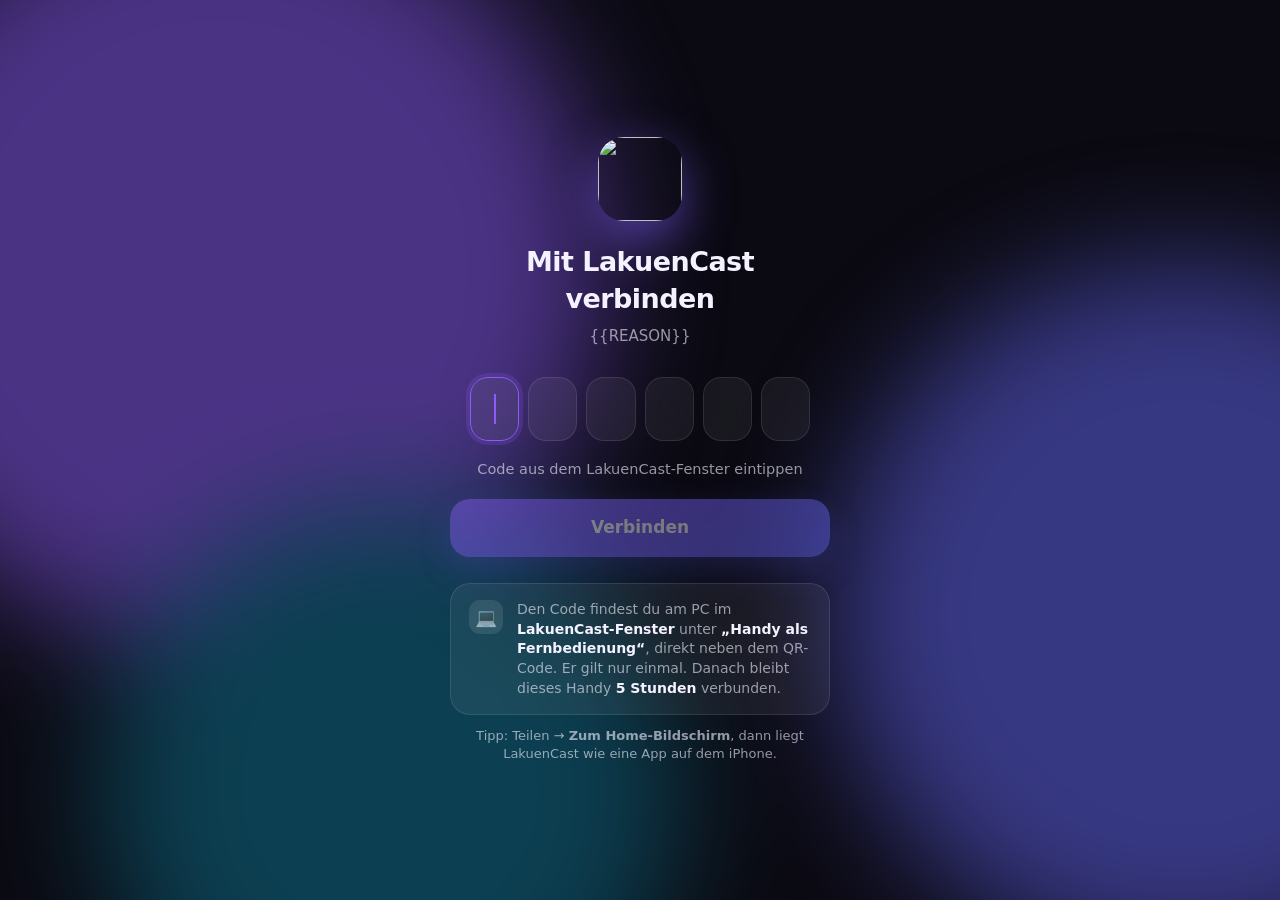
==== lakuencast/web/connect.html @ 08695e78 "v0.3.4: Verbinden per 6-stelligem Code (Home-Bildschirm-App), Verbinden-Bildschirm Co-Authored-By: C" ====
<!doctype html>
<html lang="de">
<head>
  <meta charset="utf-8">
  <meta name="viewport" content="width=device-width, initial-scale=1, viewport-fit=cover, user-scalable=no">
  <meta name="theme-color" content="#0b0a12">
  <meta name="apple-mobile-web-app-capable" content="yes">
  <meta name="apple-mobile-web-app-status-bar-style" content="black-translucent">
  <meta name="apple-mobile-web-app-title" content="LakuenCast">
  <link rel="apple-touch-icon" href="/icon.png">
  <title>LakuenCast verbinden</title>
  <style>
    :root { color-scheme: dark; --bg: #0b0a12; --glass: rgba(255,255,255,.06); --glass2: rgba(255,255,255,.10);
            --stroke: rgba(255,255,255,.10); --text: #f4f2ff; --muted: rgba(244,242,255,.6);
            --a1: #8b5cf6; --a2: #6366f1; --a3: #22d3ee; --danger: #fb7185; --ease: cubic-bezier(.2,.8,.2,1); }
    * { box-sizing: border-box; -webkit-tap-highlight-color: transparent; }
    html, body { height: 100%; }
    body { margin: 0; background: var(--bg); color: var(--text); overflow: hidden;
           font: 16px/1.4 -apple-system, "SF Pro Display", "Inter", system-ui, sans-serif; -webkit-font-smoothing: antialiased;
           display: flex; flex-direction: column; align-items: center; justify-content: center;
           padding: max(24px, env(safe-area-inset-top)) 24px max(24px, env(safe-area-inset-bottom)); }
    .aurora { position: fixed; inset: -20%; z-index: -1; filter: blur(60px); opacity: .5; pointer-events: none; }
    .aurora i { position: absolute; border-radius: 50%; animation: float 18s var(--ease) infinite alternate; }
    .aurora i:nth-child(1) { width: 60vw; height: 60vw; left: 5%; top: 5%; background: var(--a1); }
    .aurora i:nth-child(2) { width: 55vw; height: 55vw; right: 0; top: 35%; background: var(--a2); animation-delay: -6s; }
    .aurora i:nth-child(3) { width: 45vw; height: 45vw; left: 20%; bottom: 0; background: #0e7490; animation-delay: -12s; }
    @keyframes float { to { transform: translate(8vw, -6vh) scale(1.15); } }
    .wrap { width: 100%; max-width: 380px; text-align: center; animation: in .6s var(--ease) both; }
    @keyframes in { from { opacity: 0; transform: translateY(14px); } }
    .logo { width: 84px; height: 84px; border-radius: 26px; margin: 0 auto 22px; display: block;
            box-shadow: 0 18px 50px rgba(124, 92, 246, .55); }
    h1 { font-size: 27px; font-weight: 800; letter-spacing: -.02em; margin: 0 0 8px; }
    .why { color: var(--muted); font-size: 15px; margin: 0 0 30px; }
    .pin { position: relative; display: grid; grid-template-columns: repeat(6, 1fr); gap: 9px; margin: 0 auto 18px; max-width: 340px; }
    .pin .box { height: 64px; border-radius: 18px; background: var(--glass); border: 1.5px solid var(--stroke);
                display: grid; place-items: center; font-size: 30px; font-weight: 750; font-variant-numeric: tabular-nums;
                backdrop-filter: blur(24px); -webkit-backdrop-filter: blur(24px); transition: border-color .2s, transform .2s var(--ease), background .2s; }
    .pin .box.filled { background: var(--glass2); }
    .pin .box.cur { border-color: var(--a1); box-shadow: 0 0 0 4px rgba(139, 92, 246, .2); }
    .pin .box.cur::after { content: ""; width: 2px; height: 30px; background: var(--a1); animation: caret 1s steps(1) infinite; }
    .pin .box.cur.filled::after { display: none; }
    @keyframes caret { 50% { opacity: 0; } }
    .pin .sep { display: none; }
    .pin input { position: absolute; inset: 0; width: 100%; height: 100%; opacity: 0; font-size: 16px; border: 0;
                 color: transparent; background: transparent; caret-color: transparent; letter-spacing: 40px; }
    .pin.bad .box { border-color: var(--danger); }
    .pin.bad { animation: shake .4s; }
    @keyframes shake { 20%, 60% { transform: translateX(-8px); } 40%, 80% { transform: translateX(8px); } }
    .pin.ok .box { border-color: #34d399; background: rgba(52, 211, 153, .14); }
    .msg { min-height: 22px; font-size: 14.5px; color: var(--muted); margin-bottom: 18px; }
    .msg.bad { color: var(--danger); }
    button { width: 100%; height: 58px; border: 0; border-radius: 20px; font: inherit; font-weight: 750; font-size: 17px; color: #fff;
             background: linear-gradient(135deg, var(--a1), var(--a2)); box-shadow: 0 14px 36px rgba(99, 102, 241, .45);
             transition: transform .12s var(--ease), opacity .2s; }
    button:active { transform: scale(.97); }
    button:disabled { opacity: .45; }
    .help { margin-top: 26px; padding: 16px 18px; border-radius: 20px; background: var(--glass); border: 1px solid var(--stroke);
            text-align: left; font-size: 14px; color: var(--muted); display: flex; gap: 14px; align-items: flex-start; }
    .help b { color: var(--text); }
    .help .n { flex: none; width: 34px; height: 34px; border-radius: 11px; display: grid; place-items: center; background: var(--glass2);
               font-size: 18px; }
    .tip { margin-top: 12px; font-size: 13px; color: var(--muted); }
    .tip[hidden] { display: none; }
  </style>
</head>
<body>
  <div class="aurora"><i></i><i></i><i></i></div>
  <div class="wrap">
    <img class="logo" src="/icon.png" alt="">
    <h1>Mit LakuenCast verbinden</h1>
    <p class="why">{{REASON}}</p>

    <label class="pin" id="pin">
      <div class="box"></div><div class="box"></div><div class="box"></div>
      <div class="box"></div><div class="box"></div><div class="box"></div>
      <input id="code" type="text" inputmode="numeric" pattern="[0-9]*" autocomplete="one-time-code" maxlength="6"
             aria-label="6-stelliger Code">
    </label>
    <div class="msg" id="msg">Code aus dem LakuenCast-Fenster eintippen</div>
    <button id="go" disabled>Verbinden</button>

    <div class="help">
      <div class="n">💻</div>
      <div>Den Code findest du am PC im <b>LakuenCast-Fenster</b> unter <b>„Handy als Fernbedienung“</b>, direkt neben dem QR-Code.
        Er gilt nur einmal. Danach bleibt dieses Handy <b>5 Stunden</b> verbunden.</div>
    </div>
    <div class="tip" id="tip" hidden>Tipp: Teilen → <b>Zum Home-Bildschirm</b>, dann liegt LakuenCast wie eine App auf dem iPhone.</div>
  </div>

  <script>
    // Noch gültige Verbindung auf diesem Gerät? Dann direkt zur Fernbedienung.
    try {
      const cur = new URLSearchParams(location.search).get("s");
      const st = JSON.parse(localStorage.getItem("lc-session") || "null");
      if (st && st.exp * 1000 > Date.now() && st.s !== cur) location.replace("/remote?s=" + encodeURIComponent(st.s));
      else if (st && st.s === cur) localStorage.removeItem("lc-session");
    } catch (e) {}

    const $ = (id) => document.getElementById(id);
    const boxes = document.querySelectorAll(".pin .box");
    const buzz = (ms) => { try { navigator.vibrate && navigator.vibrate(ms); } catch (_) {} };
    if (!navigator.standalone && !matchMedia("(display-mode: standalone)").matches) $("tip").hidden = false;

    function draw() {
      const v = $("code").value.replace(/\D/g, "").slice(0, 6);
      if ($("code").value !== v) $("code").value = v;
      boxes.forEach((b, i) => {
        b.textContent = v[i] || "";
        b.classList.toggle("filled", !!v[i]);
        b.classList.toggle("cur", document.activeElement === $("code") && i === Math.min(v.length, 5));
      });
      $("go").disabled = v.length !== 6;
      return v;
    }
    $("code").addEventListener("input", () => {
      $("pin").classList.remove("bad"); $("msg").classList.remove("bad");
      $("msg").textContent = "Code aus dem LakuenCast-Fenster eintippen";
      if (draw().length === 6) connect();
    });
    $("code").addEventListener("focus", draw);
    $("code").addEventListener("blur", draw);
    $("go").onclick = connect;
    setTimeout(() => $("code").focus(), 300);

    let busy = false;
    async function connect() {
      const pin = draw();
      if (pin.length !== 6 || busy) return;
      busy = true; $("go").disabled = true; $("msg").textContent = "Verbinde …";
      try {
        const r = await fetch("/pair", { method: "POST", headers: { "Content-Type": "application/json" }, body: JSON.stringify({ pin }) });
        const d = await r.json();
        if (d.ok) {
          $("pin").classList.add("ok"); $("msg").textContent = "Verbunden!"; buzz(20);
          try { localStorage.setItem("lc-session", JSON.stringify({ s: d.s, exp: d.expiresAt })); } catch (_) {}
          setTimeout(() => location.replace("/remote?s=" + encodeURIComponent(d.s)), 350);
          return;
        }
        $("pin").classList.add("bad"); $("msg").classList.add("bad"); $("msg").textContent = d.error || "Falscher Code"; buzz([30, 40, 30]);
        setTimeout(() => { $("code").value = ""; draw(); }, 450);
      } catch (e) {
        $("msg").classList.add("bad"); $("msg").textContent = "LakuenCast nicht erreichbar. Läuft es am PC? Gleiches WLAN?";
      } finally {
        busy = false; draw();
      }
    }
    draw();
  </script>
</body>
</html>
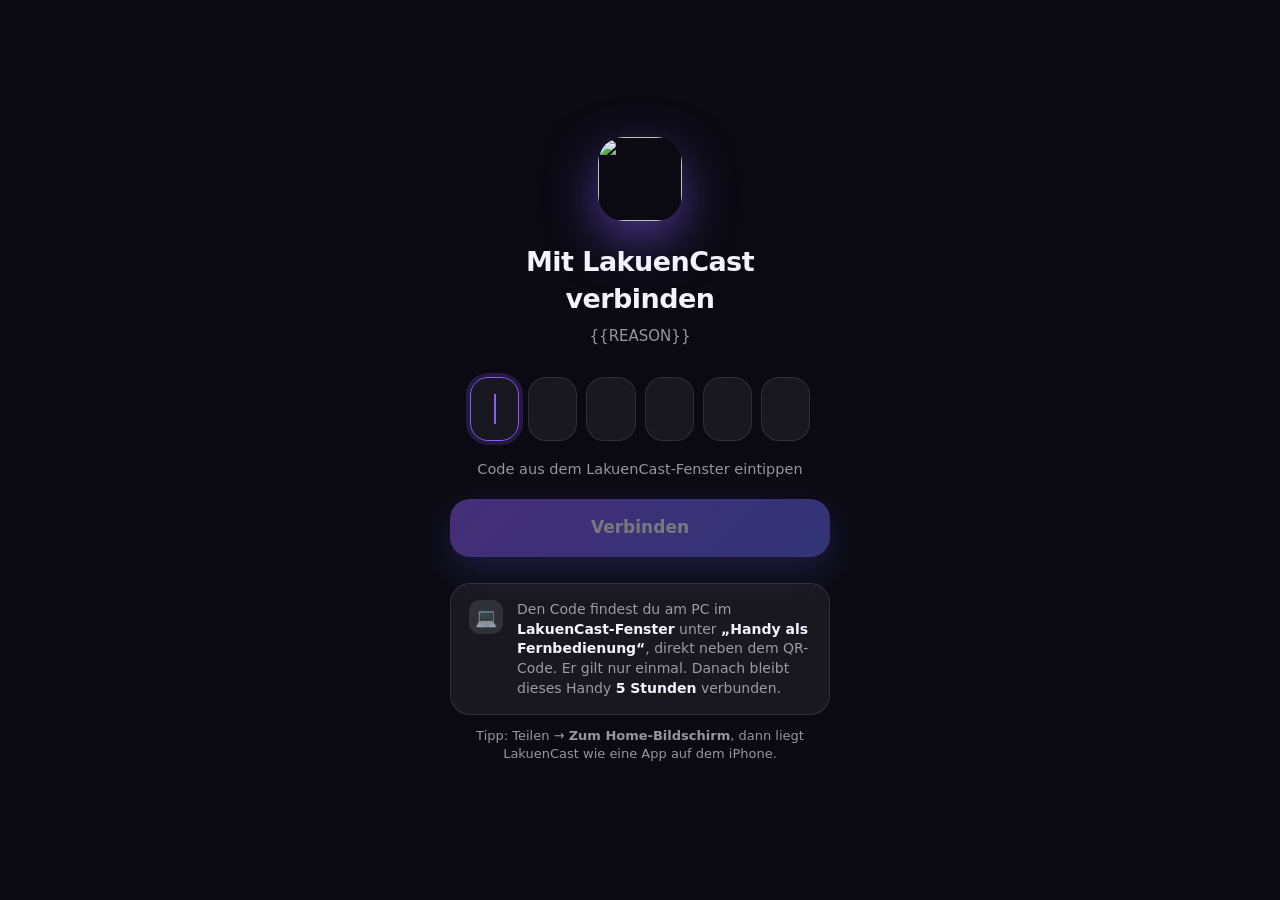
==== commit d077e633: "v0.3.6: Scrollen in der iPhone-Home-Bildschirm-App repariert (normales Seiten-Scrollen) Co-Authored-" ====
--- a/lakuencast/web/connect.html
+++ b/lakuencast/web/connect.html
@@ -14,8 +14,8 @@
             --stroke: rgba(255,255,255,.10); --text: #f4f2ff; --muted: rgba(244,242,255,.6);
             --a1: #8b5cf6; --a2: #6366f1; --a3: #22d3ee; --danger: #fb7185; --ease: cubic-bezier(.2,.8,.2,1); }
     * { box-sizing: border-box; -webkit-tap-highlight-color: transparent; }
-    html, body { height: 100%; }
-    body { margin: 0; background: var(--bg); color: var(--text); overflow: hidden;
+    html { min-height: 100%; background: var(--bg); }
+    body { margin: 0; min-height: 100vh; min-height: 100dvh; background: var(--bg); color: var(--text); overflow-x: clip;
            font: 16px/1.4 -apple-system, "SF Pro Display", "Inter", system-ui, sans-serif; -webkit-font-smoothing: antialiased;
            display: flex; flex-direction: column; align-items: center; justify-content: center;
            padding: max(24px, env(safe-area-inset-top)) 24px max(24px, env(safe-area-inset-bottom)); }
